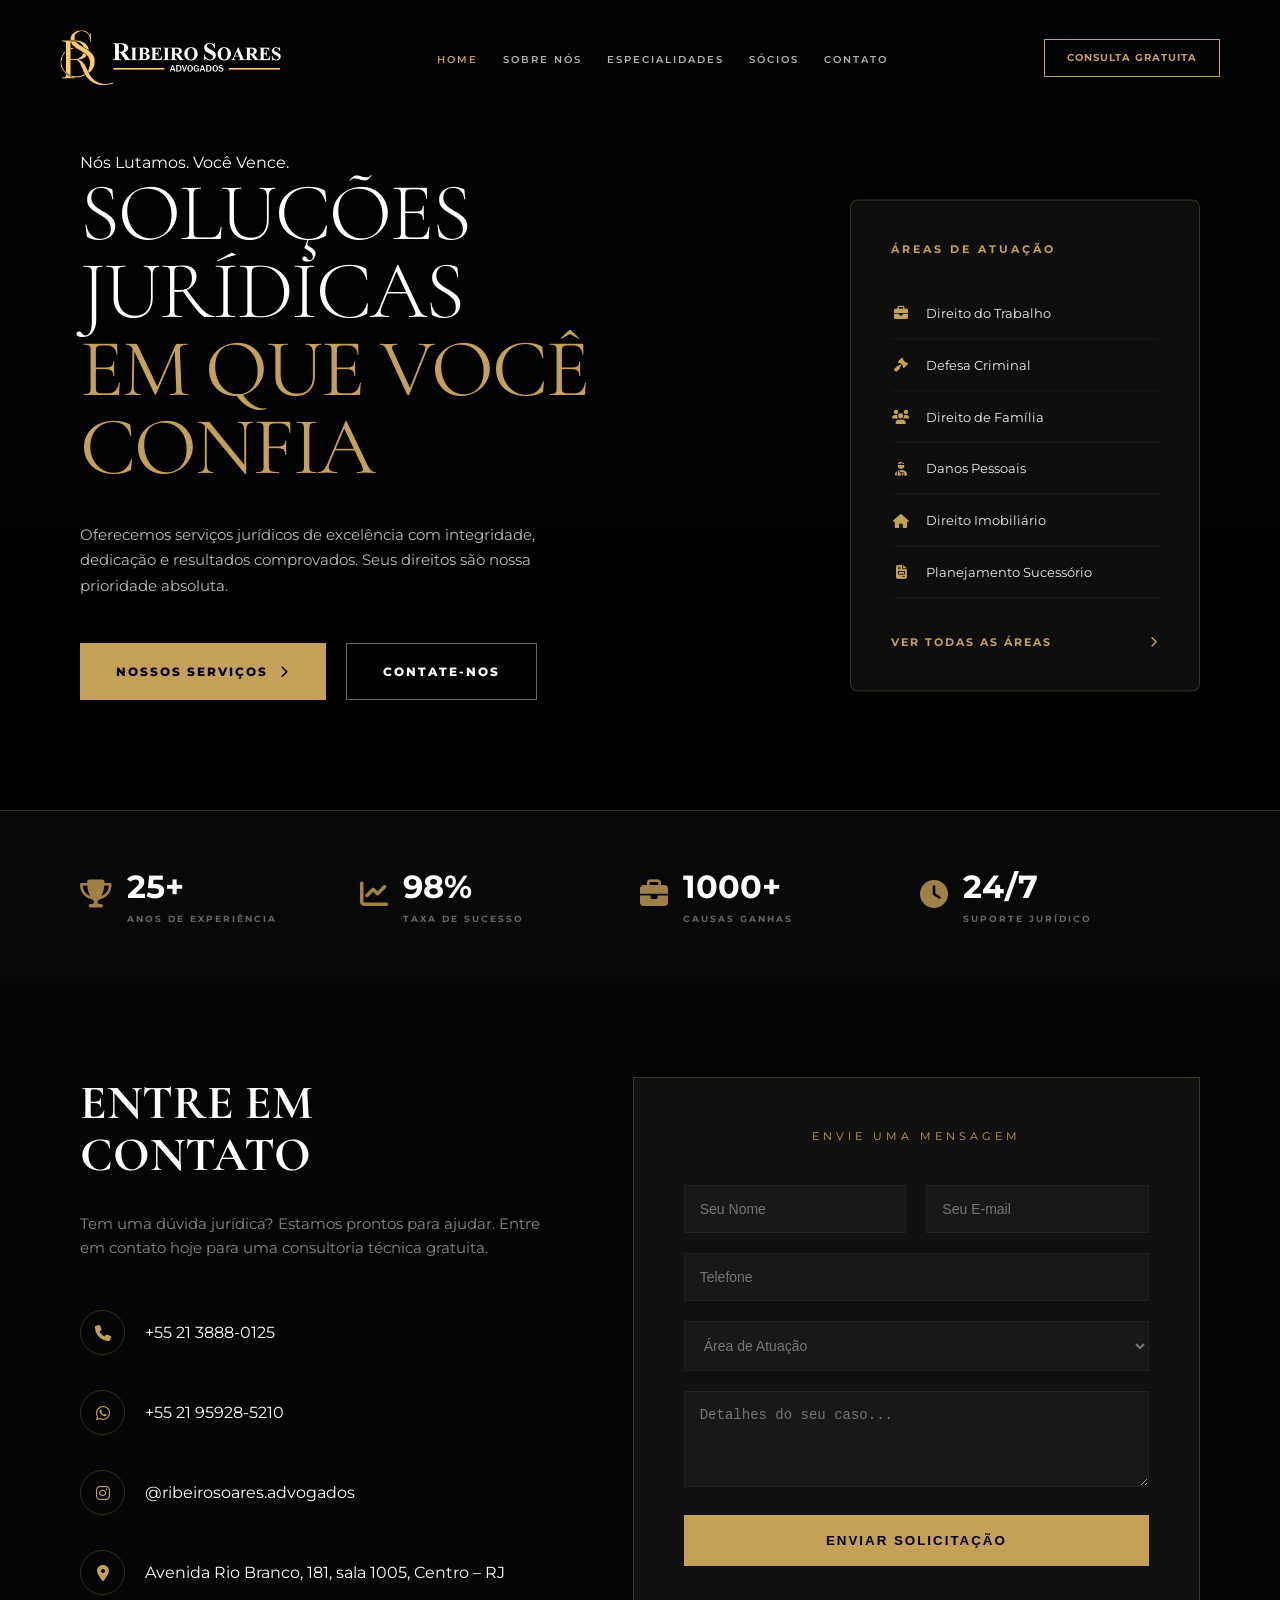
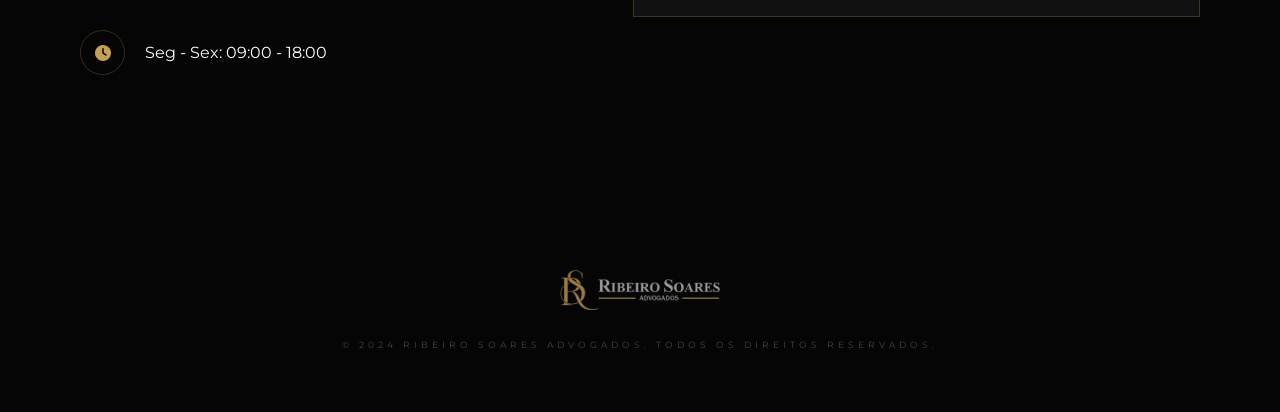
==== index.html @ 149bbfc6 "commit" ====
<!DOCTYPE html>
<html lang="pt-BR">
<head>
    <meta charset="UTF-8">
    <meta name="viewport" content="width=device-width, initial-scale=1.0">
    <title>Ribeiro Soares Advogados | Excelência Jurídica</title>
    <link rel="stylesheet" href="assets/css/style.css">
    <link rel="stylesheet" href="https://cdnjs.cloudflare.com/ajax/libs/font-awesome/6.4.0/css/all.min.css">
</head>
<body>

    <!-- BLOCO 1: HEADER + HERO + METRICS -->
    <div class="section-block">
        <header>
            <div class="logo-wrap">
                <img src="assets/img/logo.png.png" alt="Ribeiro Soares Advogados" class="main-logo">
            </div>

            <nav>
                <ul>
                    <li><a href="#" class="active">Home</a></li>
                    <li><a href="#">Sobre Nós</a></li>
                    <li><a href="#">Especialidades</a></li>
                    <li><a href="#">Sócios</a></li>
                    <li><a href="#">Contato</a></li>
                </ul>
            </nav>

            <a href="#" class="btn-consultation">Consulta Gratuita</a>
        </header>

        <section class="hero">
            <div class="hero-content">
                <p class="hero-tagline">Nós Lutamos. Você Vence.</p>
                <h2 class="hero-title serif">
                    SOLUÇÕES<br>
                    JURÍDICAS<br>
                    <span>EM QUE VOCÊ<br>CONFIA</span>
                </h2>
                <p class="hero-desc">Oferecemos serviços jurídicos de excelência com integridade, dedicação e resultados comprovados. Seus direitos são nossa prioridade absoluta.</p>

                <div class="hero-btns">
                    <a href="#" class="btn-gold-action">
                        Nossos Serviços
                        <i class="fas fa-chevron-right text-[10px]"></i>
                    </a>
                    <a href="#" class="btn-outline-action">Contate-nos</a>
                </div>
            </div>

            <div class="practice-sidebar">
                <h3 class="sidebar-h3">Áreas de Atuação</h3>
                <ul class="practice-list">
                    <li><i class="fas fa-briefcase"></i> Direito do Trabalho</li>
                    <li><i class="fas fa-gavel"></i> Defesa Criminal</li>
                    <li><i class="fas fa-users"></i> Direito de Família</li>
                    <li><i class="fas fa-user-injured"></i> Danos Pessoais</li>
                    <li><i class="fas fa-home"></i> Direito Imobiliário</li>
                    <li><i class="fas fa-file-invoice"></i> Planejamento Sucessório</li>
                </ul>
                <a href="#" class="view-all-link">
                    Ver Todas as Áreas
                    <i class="fas fa-chevron-right text-[8px]"></i>
                </a>
            </div>
        </section>

        <section class="metrics-grid">
            <div class="metric-box">
                <i class="fas fa-trophy"></i>
                <div class="metric-text">
                    <h3>25+</h3>
                    <p>Anos de Experiência</p>
                </div>
            </div>
            <div class="metric-box">
                <i class="fas fa-chart-line"></i>
                <div class="metric-text">
                    <h3>98%</h3>
                    <p>Taxa de Sucesso</p>
                </div>
            </div>
            <div class="metric-box">
                <i class="fas fa-briefcase"></i>
                <div class="metric-text">
                    <h3>1000+</h3>
                    <p>Causas Ganhas</p>
                </div>
            </div>
            <div class="metric-box">
                <i class="fas fa-clock"></i>
                <div class="metric-text">
                    <h3>24/7</h3>
                    <p>Suporte Jurídico</p>
                </div>
            </div>
        </section>
    </div>


    <!-- BLOCO 3: CONTATO -->
    <div class="section-block">
        <section class="contact-container">
            <div class="contact-left">
                <h2 class="serif">Entre em <br> Contato</h2>
                <p class="p-text">Tem uma dúvida jurídica? Estamos prontos para ajudar. Entre em contato hoje para uma consultoria técnica gratuita.</p>

                <ul class="contact-details">
                    <li><i class="fas fa-phone"></i> +55 21 3888-0125</li>
                    <li><i class="fab fa-whatsapp"></i> +55 21 95928-5210</li>
                    <li><i class="fab fa-instagram"></i> @ribeirosoares.advogados</li>
                    <li><i class="fas fa-location-dot"></i> Avenida Rio Branco, 181, sala 1005, Centro – RJ</li>
                    <li><i class="fas fa-clock"></i> Seg - Sex: 09:00 - 18:00</li>
                </ul>
            </div>

            <div class="contact-right">
                <div class="form-card-premium">
                    <span class="form-title-center">Envie uma Mensagem</span>
                    <form>
                        <div class="input-flex">
                            <input type="text" class="premium-input" placeholder="Seu Nome">
                            <input type="email" class="premium-input" placeholder="Seu E-mail">
                        </div>
                        <input type="tel" class="premium-input" placeholder="Telefone">
                        <select class="premium-input" style="color:#777">
                            <option>Área de Atuação</option>
                            <option>Direito do Trabalho</option>
                            <option>Direito Criminal</option>
                        </select>
                        <textarea class="premium-input" rows="4" placeholder="Detalhes do seu caso..."></textarea>
                        <button type="submit" class="btn-submit-premium">Enviar Solicitação</button>
                    </form>
                </div>
            </div>
        </section>

        <footer>
            <img src="assets/img/logo.png.png" alt="Ribeiro Soares Advogados" class="footer-logo-img">
            <p class="copy">© 2024 RIBEIRO SOARES ADVOGADOS. TODOS OS DIREITOS RESERVADOS.</p>
        </footer>
    </div>


</body>
</html>
---- assets/css/style.css ----
/*
   RIBEIRO SOARES ADVOGADOS - Estilo Premium
   Inspirado no modelo Lex & Co
*/

@import url('https://fonts.googleapis.com/css2?family=Cinzel:wght@400;700&family=Cormorant+Garamond:ital,wght@0,300;0,400;0,500;0,600;0,700;1,400&family=Montserrat:wght@100;200;300;400;500;600;700&display=swap');

:root {
    --gold: #c5a059;
    --gold-bright: #e6c17a;
    --gold-glow: rgba(197, 160, 89, 0.4);
    --bg-dark: #050505;
    --card-bg: rgba(15, 15, 15, 0.95);
    --border-color: rgba(197, 160, 89, 0.25);
    --text-muted: #888;
}

* {
    margin: 0;
    padding: 0;
    box-sizing: border-box;
}

body {
    background-color: #000;
    color: #fff;
    font-family: 'Montserrat', sans-serif;
    padding: 0;
    line-height: 1.6;
}

.serif { font-family: 'Cormorant Garamond', serif; }
.logo-font { font-family: 'Cinzel', serif; }

/* Bloco Unificado (Frame) - Expandido para preencher a tela */
.section-block {
    width: 100%;
    max-width: 100%;
    margin: 0;
    border: none;
    background-color: var(--bg-dark);
    position: relative;
    overflow: hidden;
}

/* HEADER */
header {
    display: flex;
    justify-content: space-between;
    align-items: center;
    padding: 30px 60px;
    position: absolute;
    width: 100%;
    z-index: 100;
}

.logo-wrap {
    display: flex;
    align-items: center;
}

.main-logo {
    height: 55px;
    width: auto;
    display: block;
}

nav ul { display: flex; gap: 25px; list-style: none; }
nav ul li a {
    text-decoration: none;
    color: #fff;
    font-size: 10px;
    font-weight: 600;
    letter-spacing: 2px;
    text-transform: uppercase;
    transition: 0.3s;
    opacity: 0.7;
}

nav ul li a:hover, nav ul li a.active { color: var(--gold); opacity: 1; }

.btn-consultation {
    border: 1px solid var(--gold);
    color: var(--gold);
    padding: 10px 22px;
    font-size: 10px;
    font-weight: 700;
    letter-spacing: 1px;
    text-transform: uppercase;
    text-decoration: none;
    transition: 0.3s;
}

.btn-consultation:hover { background: var(--gold); color: #000; }

/* SEÇÃO 1: HERO */
.hero {
    min-height: 90vh;
    background: linear-gradient(rgba(0,0,0,0.6), rgba(0,0,0,0.9)),
                url('https://images.unsplash.com/photo-1589829545856-d10d557cf95f?q=80&w=2070&auto=format&fit=crop');
    background-size: cover;
    background-position: center;
    display: flex;
    align-items: center;
    padding: 100px 80px 60px 80px;
    position: relative;
}

.hero-content { max-width: 600px; }
.hero-tag {
    color: var(--gold);
    font-size: 11px;
    font-weight: 700;
    letter-spacing: 4px;
    text-transform: uppercase;
    margin-bottom: 25px;
}

.hero-title {
    font-size: 82px;
    font-weight: 300;
    line-height: 0.95;
    text-transform: uppercase;
    margin-bottom: 35px;
    letter-spacing: -2px;
}

.hero-title span {
    color: var(--gold);
    display: block;
    font-weight: 400;
}

.hero-desc {
    font-size: 15px;
    color: #bbb;
    line-height: 1.7;
    max-width: 480px;
    margin-bottom: 45px;
}

.hero-btns { display: flex; gap: 20px; }
.btn-gold-action {
    background-color: var(--gold);
    color: #000;
    padding: 18px 36px;
    font-size: 12px;
    font-weight: 800;
    letter-spacing: 2px;
    text-transform: uppercase;
    text-decoration: none;
    display: flex;
    align-items: center;
    gap: 12px;
}

.btn-outline-action {
    border: 1px solid rgba(255,255,255,0.4);
    color: #fff;
    padding: 18px 36px;
    font-size: 12px;
    font-weight: 800;
    letter-spacing: 2px;
    text-transform: uppercase;
    text-decoration: none;
}

/* Practice Areas Sidebar */
.practice-sidebar {
    position: absolute;
    right: 80px;
    top: 55%;
    transform: translateY(-50%);
    width: 350px;
    background: var(--card-bg);
    border: 1px solid var(--border-color);
    border-radius: 8px;
    padding: 40px;
}

.sidebar-h3 {
    font-size: 11px;
    color: var(--gold);
    letter-spacing: 3px;
    text-transform: uppercase;
    margin-bottom: 30px;
    font-weight: 700;
}

.practice-list { list-style: none; }
.practice-list li {
    padding: 15px 0;
    border-bottom: 1px solid rgba(255,255,255,0.05);
    display: flex;
    align-items: center;
    gap: 15px;
    font-size: 13px;
    color: #eee;
    cursor: pointer;
    transition: 0.3s;
}
.practice-list li:hover { color: var(--gold); padding-left: 8px; }
.practice-list li i { color: var(--gold); font-size: 14px; width: 20px; text-align: center; }

.view-all-link, .view-all-link:visited {
    display: flex;
    justify-content: space-between;
    align-items: center;
    margin-top: 35px;
    color: var(--gold);
    font-size: 11px;
    font-weight: 700;
    letter-spacing: 2px;
    text-transform: uppercase;
    text-decoration: none;
    transition: 0.3s;
}

.view-all-link:hover {
    color: #fff;
}

/* METRICS BAR */
.metrics-grid {
    display: grid;
    grid-template-columns: repeat(4, 1fr);
    padding: 50px 80px;
    background-color: #080808;
    border-top: 1px solid var(--border-color);
}

.metric-box { display: flex; align-items: center; gap: 15px; }
.metric-box i { font-size: 28px; color: var(--gold); opacity: 0.8; }
.metric-box h3 { font-size: 32px; font-weight: 700; margin: 0; }
.metric-box p { font-size: 9px; color: #666; letter-spacing: 2px; text-transform: uppercase; font-weight: 700; }

/* SEÇÃO 2: PERFIL */
.profile-content {
    padding: 100px 80px;
    display: grid;
    grid-template-columns: 1.2fr 1fr;
    gap: 80px;
    align-items: center;
}

.profile-title-glow {
    font-size: 64px;
    font-weight: 500;
    text-transform: uppercase;
    line-height: 1;
    margin-bottom: 40px;
    text-shadow: 0 0 20px var(--gold-glow);
}

.profile-features {
    display: grid;
    grid-template-cols: repeat(3, 1fr);
    gap: 30px;
    margin-top: 50px;
}

.feat-item { text-align: center; }
.feat-item i { color: var(--gold); font-size: 32px; margin-bottom: 20px; display: block; }
.feat-item h4 { font-size: 12px; letter-spacing: 2px; text-transform: uppercase; margin-bottom: 10px; }
.feat-item p { font-size: 11px; color: #777; line-height: 1.5; }

.lawyer-frame {
    position: relative;
    border: 1px solid var(--border-color);
    padding: 15px;
}

.lawyer-frame img { width: 100%; filter: grayscale(1); }
.lawyer-tag-box {
    position: absolute;
    bottom: -25px;
    left: 50%;
    transform: translateX(-50%);
    background: #000;
    border: 1px solid var(--gold);
    padding: 20px 40px;
    text-align: center;
    min-width: 280px;
}

.lawyer-tag-box h5 { font-family: 'Cinzel', serif; font-size: 18px; letter-spacing: 2px; }
.lawyer-tag-box p { font-size: 9px; color: var(--gold); letter-spacing: 3px; text-transform: uppercase; margin-top: 5px; }

/* SEÇÃO 3: CONTATO */
.contact-container {
    display: grid;
    grid-template-columns: 1fr 1.2fr;
    gap: 80px;
    padding: 100px 80px;
    align-items: start; /* Alinha o topo dos itens do grid */
}

.contact-left {
    padding-top: 0;
}

.contact-left h2 {
    font-size: 48px;
    text-transform: uppercase;
    margin-bottom: 30px;
    line-height: 1.1;
}
.contact-left .p-text { color: #888; margin-bottom: 50px; font-size: 15px; }

.contact-details { list-style: none; }
.contact-details li {
    display: flex;
    align-items: center;
    gap: 20px;
    margin-bottom: 35px;
    font-size: 16px;
}

.contact-details li i {
    width: 45px;
    height: 45px;
    border: 1px solid var(--border-color);
    border-radius: 50%;
    display: flex;
    align-items: center;
    justify-content: center;
    color: var(--gold);
}

.form-card-premium {
    background: #111;
    border: 1px solid var(--border-color);
    padding: 50px;
}

.form-title-center {
    text-align: center;
    color: var(--gold);
    font-size: 11px;
    letter-spacing: 4px;
    text-transform: uppercase;
    margin-bottom: 40px;
    display: block;
}

.input-flex { display: grid; grid-template-columns: 1fr 1fr; gap: 20px; }
.premium-input {
    width: 100%;
    background: #181818;
    border: 1px solid #222;
    padding: 15px;
    color: #fff;
    margin-bottom: 20px;
    font-size: 14px;
    outline: none;
}

.premium-input:focus { border-color: var(--gold); }

.btn-submit-premium {
    width: 100%;
    background: var(--gold);
    color: #000;
    padding: 18px;
    font-weight: 800;
    text-transform: uppercase;
    letter-spacing: 2px;
    border: none;
    cursor: pointer;
}

/* RODAPÉ */
footer {
    padding: 60px;
    text-align: center;
}

.footer-logo-img {
    height: 40px;
    width: auto;
    opacity: 0.6;
    margin-bottom: 20px;
    transition: 0.3s;
}

.footer-logo-img:hover {
    opacity: 1;
}
.copy { font-size: 9px; color: #444; letter-spacing: 4px; text-transform: uppercase; }

/* MOBILE */
@media (max-width: 1024px) {
    .hero, .profile-content, .contact-container { grid-template-columns: 1fr; padding: 60px 40px; }
    .practice-sidebar { position: relative; right: 0; top: 0; transform: none; width: 100%; margin-top: 40px; }
    .hero-title { font-size: 48px; }
    .metrics-grid { grid-template-columns: 1fr 1fr; gap: 30px; }
}
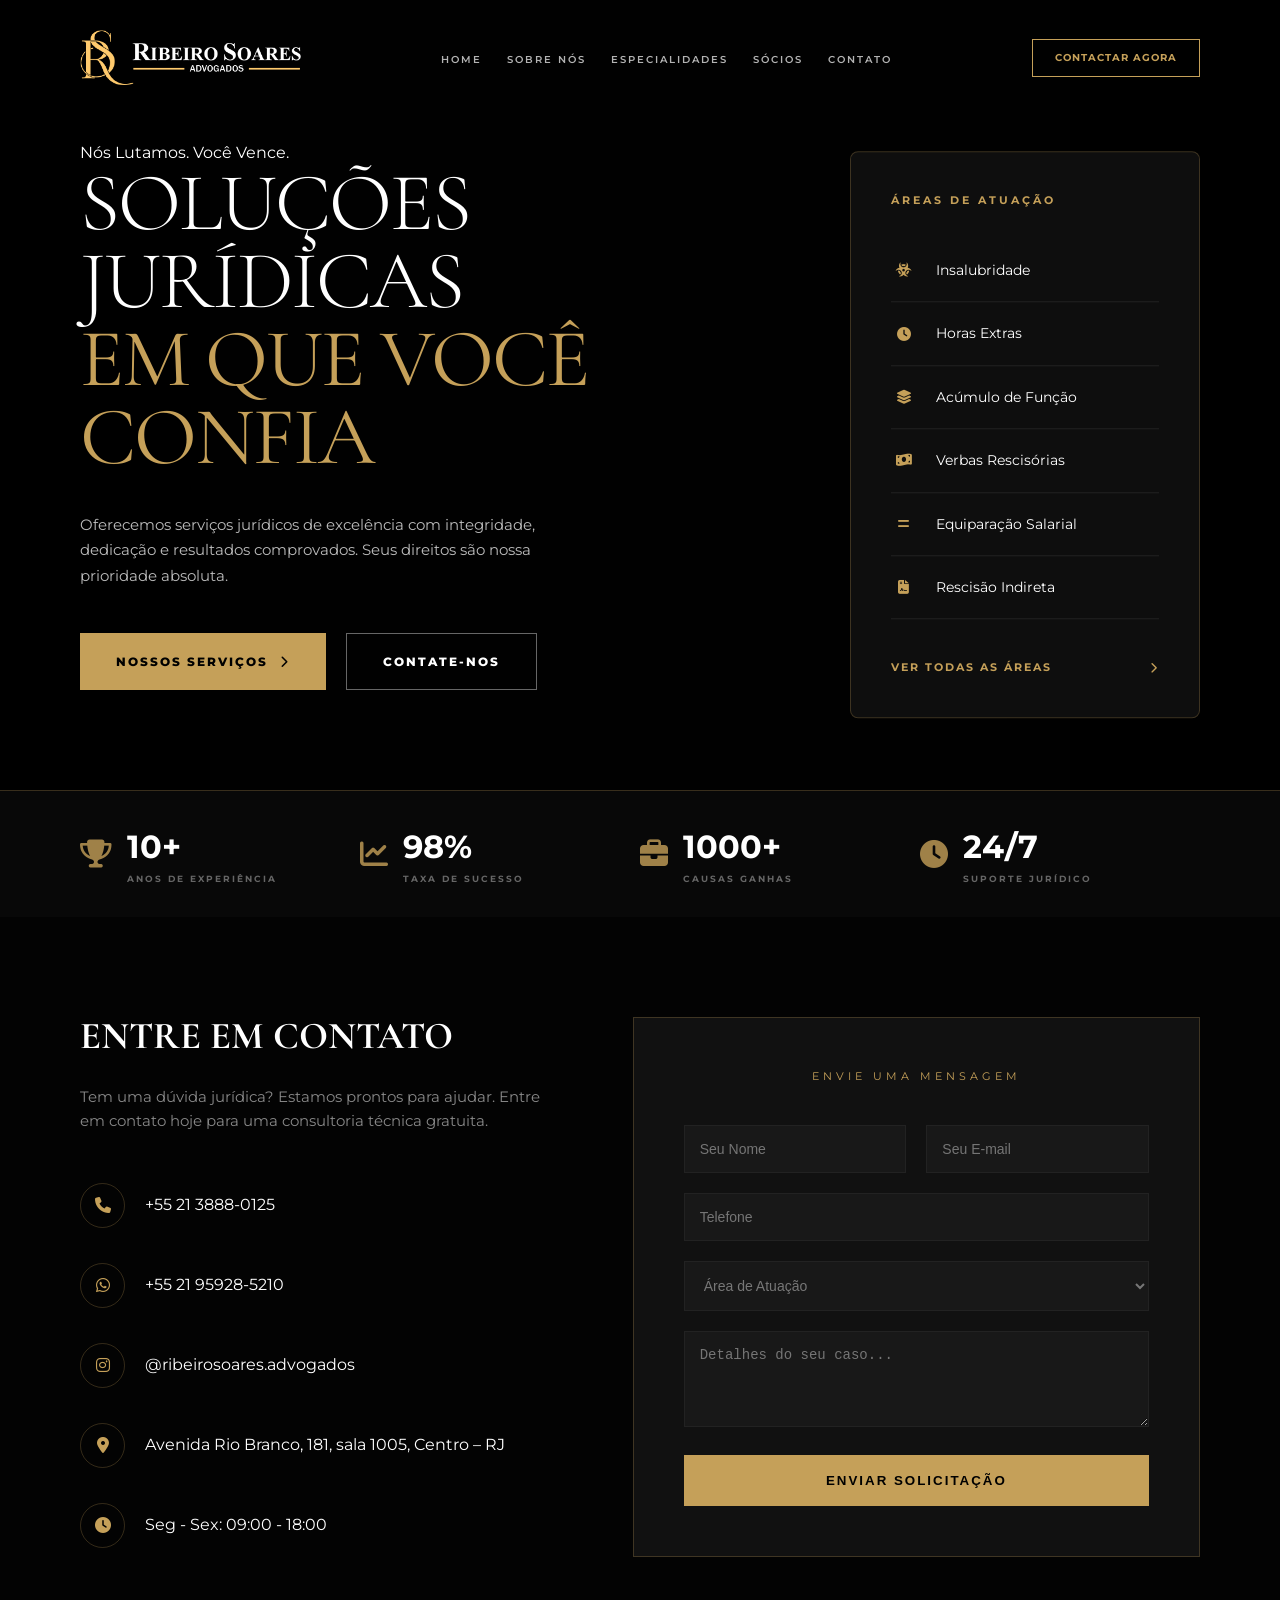
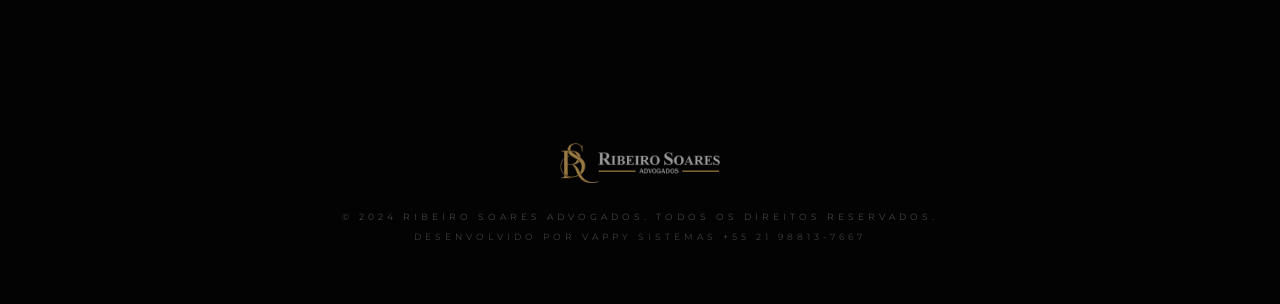
==== commit d6fa2a81: "commit" ====
--- a/index.html
+++ b/index.html
@@ -18,15 +18,15 @@
 
             <nav>
                 <ul>
-                    <li><a href="#" class="active">Home</a></li>
-                    <li><a href="#">Sobre Nós</a></li>
+                    <li><a href="index.html">Home</a></li>
+                    <li><a href="sobre.html">Sobre Nós</a></li>
                     <li><a href="#">Especialidades</a></li>
                     <li><a href="#">Sócios</a></li>
                     <li><a href="#">Contato</a></li>
                 </ul>
             </nav>
 
-            <a href="#" class="btn-consultation">Consulta Gratuita</a>
+            <a href="#contato" class="btn-consultation">CONTACTAR AGORA</a>
         </header>
 
         <section class="hero">
@@ -44,19 +44,19 @@
                         Nossos Serviços
                         <i class="fas fa-chevron-right text-[10px]"></i>
                     </a>
-                    <a href="#" class="btn-outline-action">Contate-nos</a>
+                    <a href="#contato" class="btn-outline-action">Contate-nos</a>
                 </div>
             </div>
 
-            <div class="practice-sidebar">
+            <div class="practice-sidebar" id="especialidades">
                 <h3 class="sidebar-h3">Áreas de Atuação</h3>
                 <ul class="practice-list">
-                    <li><i class="fas fa-briefcase"></i> Direito do Trabalho</li>
-                    <li><i class="fas fa-gavel"></i> Defesa Criminal</li>
-                    <li><i class="fas fa-users"></i> Direito de Família</li>
-                    <li><i class="fas fa-user-injured"></i> Danos Pessoais</li>
-                    <li><i class="fas fa-home"></i> Direito Imobiliário</li>
-                    <li><i class="fas fa-file-invoice"></i> Planejamento Sucessório</li>
+                    <li><i class="fas fa-biohazard"></i> Insalubridade</li>
+                    <li><i class="fas fa-clock"></i> Horas Extras</li>
+                    <li><i class="fas fa-layer-group"></i> Acúmulo de Função</li>
+                    <li><i class="fas fa-money-bill-wave"></i> Verbas Rescisórias</li>
+                    <li><i class="fas fa-equals"></i> Equiparação Salarial</li>
+                    <li><i class="fas fa-file-contract"></i> Rescisão Indireta</li>
                 </ul>
                 <a href="#" class="view-all-link">
                     Ver Todas as Áreas
@@ -69,7 +69,7 @@
             <div class="metric-box">
                 <i class="fas fa-trophy"></i>
                 <div class="metric-text">
-                    <h3>25+</h3>
+                    <h3>10+</h3>
                     <p>Anos de Experiência</p>
                 </div>
             </div>
@@ -99,10 +99,10 @@
 
 
     <!-- BLOCO 3: CONTATO -->
-    <div class="section-block">
+    <div class="section-block" id="contato">
         <section class="contact-container">
             <div class="contact-left">
-                <h2 class="serif">Entre em <br> Contato</h2>
+                <h2 class="serif">ENTRE EM CONTATO</h2>
                 <p class="p-text">Tem uma dúvida jurídica? Estamos prontos para ajudar. Entre em contato hoje para uma consultoria técnica gratuita.</p>
 
                 <ul class="contact-details">
@@ -138,6 +138,7 @@
         <footer>
             <img src="assets/img/logo.png.png" alt="Ribeiro Soares Advogados" class="footer-logo-img">
             <p class="copy">© 2024 RIBEIRO SOARES ADVOGADOS. TODOS OS DIREITOS RESERVADOS.</p>
+            <p class="copy" style="margin-top: 5px; opacity: 0.9;">Desenvolvido por Vappy Sistemas +55 21 98813-7667</p>
         </footer>
     </div>
 
--- a/assets/css/style.css
+++ b/assets/css/style.css
@@ -21,8 +21,16 @@
     box-sizing: border-box;
 }
 
+html {
+    scroll-behavior: smooth;
+}
+
 body {
     background-color: #000;
+    background-image: linear-gradient(rgba(0,0,0,0.8), rgba(0,0,0,0.8)), url('https://images.unsplash.com/photo-1550684848-fac1c5b4e853?q=80&w=2070&auto=format&fit=crop');
+    background-size: cover;
+    background-position: center;
+    background-attachment: fixed; /* Efeito de fundo fixo */
     color: #fff;
     font-family: 'Montserrat', sans-serif;
     padding: 0;
@@ -32,13 +40,14 @@
 .serif { font-family: 'Cormorant Garamond', serif; }
 .logo-font { font-family: 'Cinzel', serif; }
 
-/* Bloco Unificado (Frame) - Expandido para preencher a tela */
+/* Bloco Unificado (Frame) - Transparência ajustada para ver o fundo */
 .section-block {
     width: 100%;
     max-width: 100%;
     margin: 0;
     border: none;
-    background-color: var(--bg-dark);
+    background-color: rgba(5, 5, 5, 0.6); /* Semi-transparente */
+    backdrop-filter: blur(5px); /* Efeito de vidro fosco para luxo */
     position: relative;
     overflow: hidden;
 }
@@ -48,7 +57,7 @@
     display: flex;
     justify-content: space-between;
     align-items: center;
-    padding: 30px 60px;
+    padding: 30px 80px; /* Alinhado com o padding do Hero e Metrics */
     position: absolute;
     width: 100%;
     z-index: 100;
@@ -77,7 +86,11 @@
     opacity: 0.7;
 }
 
-nav ul li a:hover, nav ul li a.active { color: var(--gold); opacity: 1; }
+/* Estilo para links ativos no menu */
+nav ul li a.active {
+    color: var(--gold) !important;
+    opacity: 1;
+}
 
 .btn-consultation {
     border: 1px solid var(--gold);
@@ -95,14 +108,14 @@
 
 /* SEÇÃO 1: HERO */
 .hero {
-    min-height: 90vh;
-    background: linear-gradient(rgba(0,0,0,0.6), rgba(0,0,0,0.9)),
+    min-height: calc(100vh - 110px); /* Ajustado para empurrar as métricas exatamente para o rodapé da tela */
+    background: linear-gradient(90deg, rgba(0,0,0,0.8) 0%, rgba(0,0,0,0.4) 50%, rgba(0,0,0,0.8) 100%),
                 url('https://images.unsplash.com/photo-1589829545856-d10d557cf95f?q=80&w=2070&auto=format&fit=crop');
     background-size: cover;
     background-position: center;
     display: flex;
     align-items: center;
-    padding: 100px 80px 60px 80px;
+    padding: 80px 80px 40px 80px;
     position: relative;
 }
 
@@ -189,25 +202,36 @@
 
 .practice-list { list-style: none; }
 .practice-list li {
-    padding: 15px 0;
-    border-bottom: 1px solid rgba(255,255,255,0.05);
-    display: flex;
-    align-items: center;
-    gap: 15px;
-    font-size: 13px;
-    color: #eee;
+    padding: 20px 0; /* Aumentado para melhor respiro */
+    border-bottom: 1px solid rgba(255,255,255,0.08);
+    display: flex;
+    align-items: center;
+    gap: 20px; /* Aumentado para alinhar com o modelo */
+    font-size: 14px;
+    color: #fff;
     cursor: pointer;
     transition: 0.3s;
 }
-.practice-list li:hover { color: var(--gold); padding-left: 8px; }
-.practice-list li i { color: var(--gold); font-size: 14px; width: 20px; text-align: center; }
+
+.practice-list li:hover {
+    color: var(--gold);
+    padding-left: 5px;
+    background: rgba(255, 255, 255, 0.02);
+}
+.practice-list li i {
+    color: var(--gold);
+    font-size: 14px;
+    min-width: 25px; /* Largura fixa para alinhar o texto */
+    text-align: center;
+    display: inline-block;
+}
 
 .view-all-link, .view-all-link:visited {
     display: flex;
     justify-content: space-between;
     align-items: center;
-    margin-top: 35px;
-    color: var(--gold);
+    margin-top: 40px; /* Mais espaço para o link final */
+    color: var(--gold) !important;
     font-size: 11px;
     font-weight: 700;
     letter-spacing: 2px;
@@ -224,7 +248,7 @@
 .metrics-grid {
     display: grid;
     grid-template-columns: repeat(4, 1fr);
-    padding: 50px 80px;
+    padding: 30px 80px; /* Reduzido de 50px para 30px */
     background-color: #080808;
     border-top: 1px solid var(--border-color);
 }
@@ -300,10 +324,11 @@
 }
 
 .contact-left h2 {
-    font-size: 48px;
+    font-size: 38px;
     text-transform: uppercase;
     margin-bottom: 30px;
-    line-height: 1.1;
+    line-height: 1;
+    white-space: nowrap;
 }
 .contact-left .p-text { color: #888; margin-bottom: 50px; font-size: 15px; }
 
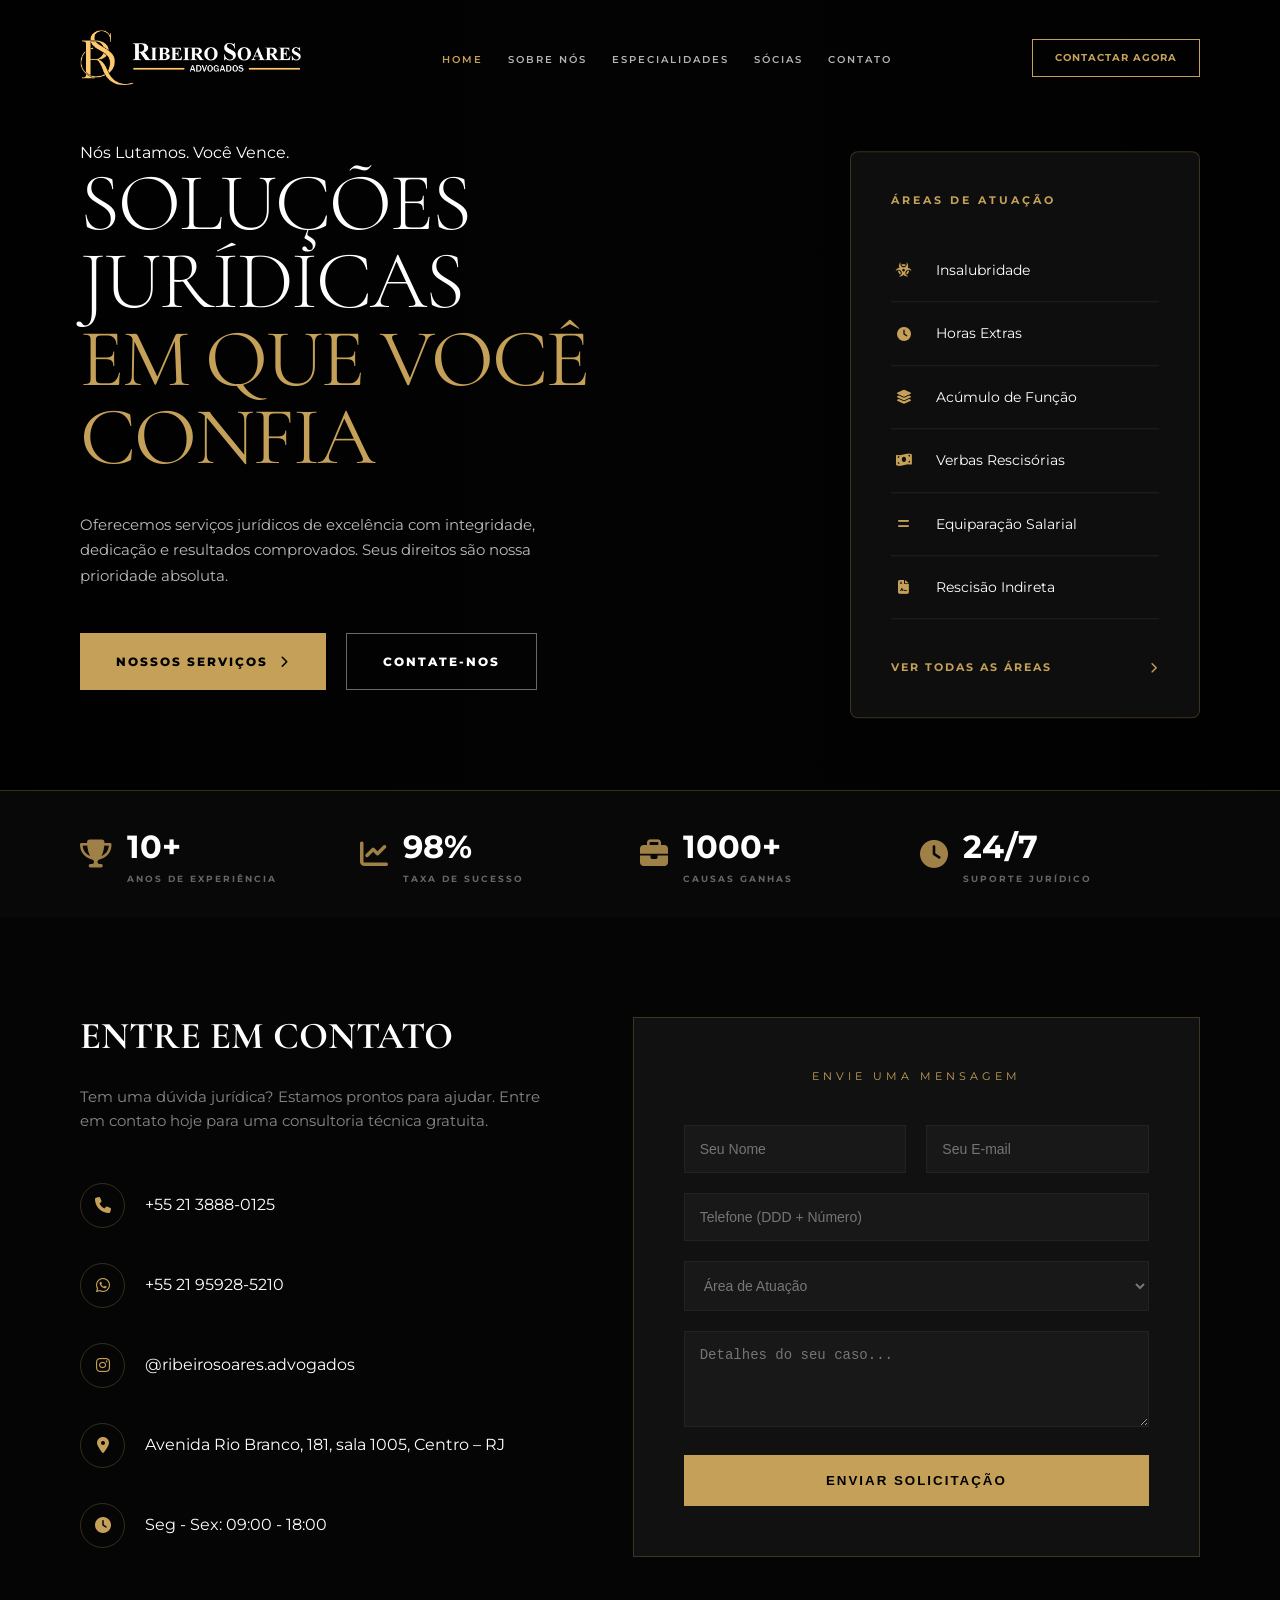
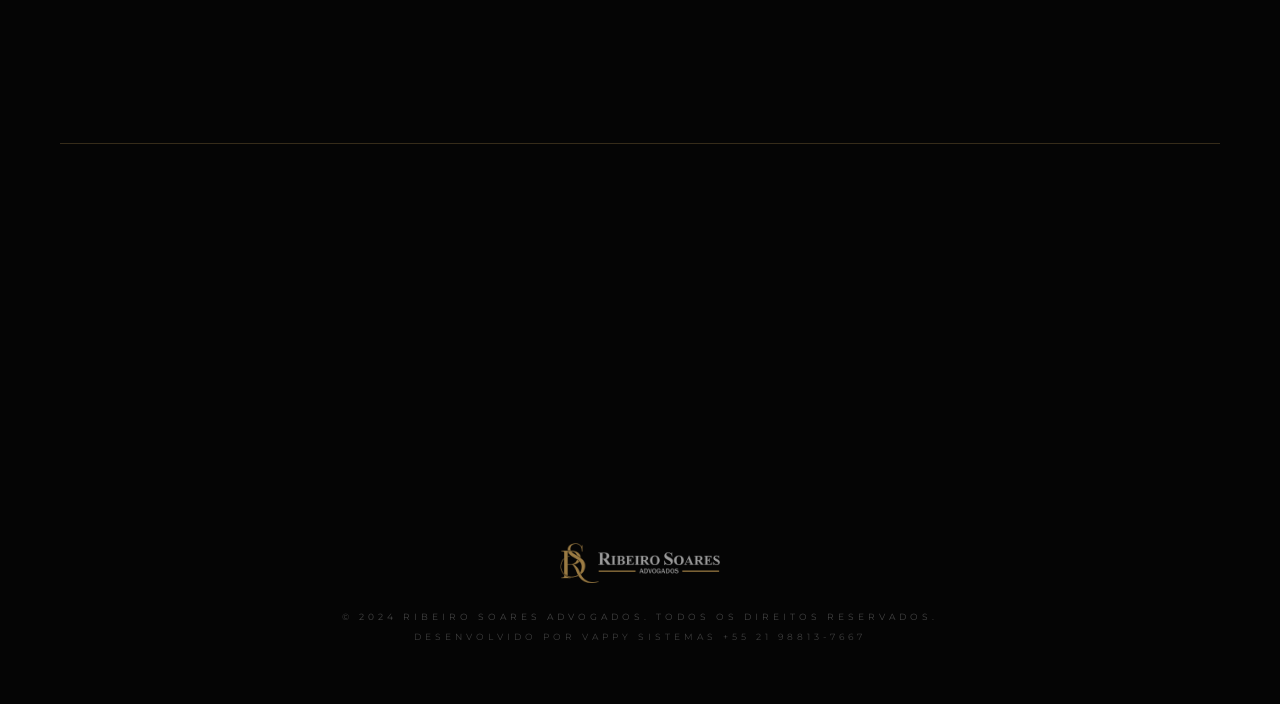
==== commit 6068e8cb: "commit" ====
--- a/index.html
+++ b/index.html
@@ -6,6 +6,9 @@
     <title>Ribeiro Soares Advogados | Excelência Jurídica</title>
     <link rel="stylesheet" href="assets/css/style.css">
     <link rel="stylesheet" href="https://cdnjs.cloudflare.com/ajax/libs/font-awesome/6.4.0/css/all.min.css">
+    <link rel="manifest" href="manifest.json">
+    <meta name="theme-color" content="#c5a059">
+    <link rel="apple-touch-icon" href="assets/img/logo.png.png">
 </head>
 <body>
 
@@ -18,11 +21,11 @@
 
             <nav>
                 <ul>
-                    <li><a href="index.html">Home</a></li>
+                    <li><a href="index.html" class="active">Home</a></li>
                     <li><a href="sobre.html">Sobre Nós</a></li>
-                    <li><a href="#">Especialidades</a></li>
-                    <li><a href="#">Sócios</a></li>
-                    <li><a href="#">Contato</a></li>
+                    <li><a href="especialidades.html">Especialidades</a></li>
+                    <li><a href="socios.html">Sócias</a></li>
+                    <li><a href="#contato">Contato</a></li>
                 </ul>
             </nav>
 
@@ -51,14 +54,14 @@
             <div class="practice-sidebar" id="especialidades">
                 <h3 class="sidebar-h3">Áreas de Atuação</h3>
                 <ul class="practice-list">
-                    <li><i class="fas fa-biohazard"></i> Insalubridade</li>
-                    <li><i class="fas fa-clock"></i> Horas Extras</li>
-                    <li><i class="fas fa-layer-group"></i> Acúmulo de Função</li>
-                    <li><i class="fas fa-money-bill-wave"></i> Verbas Rescisórias</li>
-                    <li><i class="fas fa-equals"></i> Equiparação Salarial</li>
-                    <li><i class="fas fa-file-contract"></i> Rescisão Indireta</li>
+                    <li onclick="window.location.href='especialidades.html#insalubridade'"><i class="fas fa-biohazard"></i> Insalubridade</li>
+                    <li onclick="window.location.href='especialidades.html#horas-extras'"><i class="fas fa-clock"></i> Horas Extras</li>
+                    <li onclick="window.location.href='especialidades.html#acumulo-funcao'"><i class="fas fa-layer-group"></i> Acúmulo de Função</li>
+                    <li onclick="window.location.href='especialidades.html#verbas-rescisorias'"><i class="fas fa-money-bill-wave"></i> Verbas Rescisórias</li>
+                    <li onclick="window.location.href='especialidades.html#equiparacao-salarial'"><i class="fas fa-equals"></i> Equiparação Salarial</li>
+                    <li onclick="window.location.href='especialidades.html#rescisao-indireta'"><i class="fas fa-file-contract"></i> Rescisão Indireta</li>
                 </ul>
-                <a href="#" class="view-all-link">
+                <a href="especialidades.html" class="view-all-link">
                     Ver Todas as Áreas
                     <i class="fas fa-chevron-right text-[8px]"></i>
                 </a>
@@ -117,25 +120,41 @@
             <div class="contact-right">
                 <div class="form-card-premium">
                     <span class="form-title-center">Envie uma Mensagem</span>
-                    <form>
+                    <form id="contactForm">
                         <div class="input-flex">
-                            <input type="text" class="premium-input" placeholder="Seu Nome">
-                            <input type="email" class="premium-input" placeholder="Seu E-mail">
+                            <input type="text" class="premium-input" placeholder="Seu Nome" required>
+                            <input type="email" class="premium-input" placeholder="Seu E-mail" required>
                         </div>
-                        <input type="tel" class="premium-input" placeholder="Telefone">
-                        <select class="premium-input" style="color:#777">
-                            <option>Área de Atuação</option>
-                            <option>Direito do Trabalho</option>
-                            <option>Direito Criminal</option>
+                        <input type="tel" id="tel" class="premium-input" placeholder="Telefone (DDD + Número)" required maxlength="15">
+                        <select class="premium-input" style="color:#777" required>
+                            <option value="">Área de Atuação</option>
+                            <option value="insalubridade">Insalubridade</option>
+                            <option value="periculosidade">Periculosidade</option>
+                            <option value="horas-extras">Horas Extras</option>
+                            <option value="desvio-funcao">Desvio de Função</option>
+                            <option value="acumulo-funcao">Acúmulo de Função</option>
+                            <option value="verbas-rescisorias">Verbas Rescisórias</option>
+                            <option value="equiparacao-salarial">Equiparação Salarial</option>
+                            <option value="rescisao-indireta">Rescisão Indireta</option>
+                            <option value="adicional-noturno">Adicional Noturno</option>
                         </select>
                         <textarea class="premium-input" rows="4" placeholder="Detalhes do seu caso..."></textarea>
                         <button type="submit" class="btn-submit-premium">Enviar Solicitação</button>
                     </form>
+                    <script>
+                        document.getElementById('tel').addEventListener('input', function (e) {
+                            var x = e.target.value.replace(/\D/g, '').match(/(\d{0,2})(\d{0,5})(\d{0,4})/);
+                            e.target.value = !x[2] ? x[1] : '(' + x[1] + ') ' + x[2] + (x[3] ? '-' + x[3] : '');
+                        });
+                    </script>
                 </div>
             </div>
         </section>
 
         <footer>
+            <div class="google-map" style="width: 100%; height: 400px; border-top: 1px solid var(--border-color);">
+                <iframe src="https://www.google.com/maps/embed?pb=!1m18!1m12!1m3!1d3675.3340578602656!2d-43.1782299246894!3d-22.90379657925828!2m3!1f0!2f0!3f0!3m2!1i1024!2i768!4f13.1!3m3!1m2!1s0x997f5f9a65f903%3A0x6b4a3a60a778e38d!2sAv.%20Rio%20Branco%2C%20181%20-%20Centro%2C%20Rio%20de%20Janeiro%20-%20RJ%2C%2020040-006!5e0!3m2!1spt-BR!2sbr!4v1715875200000!5m2!1spt-BR!2sbr" width="100%" height="100%" style="border:0;" allowfullscreen="" loading="lazy"></iframe>
+            </div>
             <img src="assets/img/logo.png.png" alt="Ribeiro Soares Advogados" class="footer-logo-img">
             <p class="copy">© 2024 RIBEIRO SOARES ADVOGADOS. TODOS OS DIREITOS RESERVADOS.</p>
             <p class="copy" style="margin-top: 5px; opacity: 0.9;">Desenvolvido por Vappy Sistemas +55 21 98813-7667</p>
@@ -143,5 +162,15 @@
     </div>
 
 
+    <!-- WHATSAPP -->
+    <script>
+        if ('serviceWorker' in navigator) {
+            window.addEventListener('load', () => {
+                navigator.serviceWorker.register('sw.js')
+                    .then(reg => console.log('Service Worker registrado!', reg))
+                    .catch(err => console.log('Erro ao registrar Service Worker', err));
+            });
+        }
+    </script>
 </body>
 </html>
--- a/assets/css/style.css
+++ b/assets/css/style.css
@@ -27,10 +27,6 @@
 
 body {
     background-color: #000;
-    background-image: linear-gradient(rgba(0,0,0,0.8), rgba(0,0,0,0.8)), url('https://images.unsplash.com/photo-1550684848-fac1c5b4e853?q=80&w=2070&auto=format&fit=crop');
-    background-size: cover;
-    background-position: center;
-    background-attachment: fixed; /* Efeito de fundo fixo */
     color: #fff;
     font-family: 'Montserrat', sans-serif;
     padding: 0;
@@ -40,14 +36,13 @@
 .serif { font-family: 'Cormorant Garamond', serif; }
 .logo-font { font-family: 'Cinzel', serif; }
 
-/* Bloco Unificado (Frame) - Transparência ajustada para ver o fundo */
+/* Bloco Unificado (Frame) - Expandido para preencher a tela */
 .section-block {
     width: 100%;
     max-width: 100%;
     margin: 0;
     border: none;
-    background-color: rgba(5, 5, 5, 0.6); /* Semi-transparente */
-    backdrop-filter: blur(5px); /* Efeito de vidro fosco para luxo */
+    background-color: var(--bg-dark);
     position: relative;
     overflow: hidden;
 }
@@ -415,8 +410,141 @@
 
 /* MOBILE */
 @media (max-width: 1024px) {
-    .hero, .profile-content, .contact-container { grid-template-columns: 1fr; padding: 60px 40px; }
-    .practice-sidebar { position: relative; right: 0; top: 0; transform: none; width: 100%; margin-top: 40px; }
-    .hero-title { font-size: 48px; }
-    .metrics-grid { grid-template-columns: 1fr 1fr; gap: 30px; }
-}
+    header {
+        flex-direction: column;
+        padding: 20px;
+        position: relative;
+        background: var(--bg-dark);
+        gap: 20px;
+    }
+
+    nav ul {
+        flex-wrap: wrap;
+        justify-content: center;
+        gap: 15px;
+    }
+
+    .hero {
+        flex-direction: column;
+        padding: 40px 20px;
+        min-height: auto;
+        padding-top: 20px;
+    }
+
+    .hero-content {
+        max-width: 100%;
+        text-align: center;
+        margin-bottom: 40px;
+    }
+
+    .hero-title {
+        font-size: 42px;
+    }
+
+    .hero-desc {
+        max-width: 100%;
+        margin: 0 auto 30px auto;
+    }
+
+    .hero-btns {
+        justify-content: center;
+    }
+
+    .practice-sidebar {
+        position: relative;
+        right: 0;
+        top: 0;
+        transform: none;
+        width: 100%;
+        margin-top: 20px;
+        padding: 25px;
+    }
+
+    .metrics-grid {
+        grid-template-columns: 1fr 1fr;
+        gap: 30px;
+        padding: 40px 20px;
+    }
+
+    .profile-content {
+        grid-template-columns: 1fr;
+        padding: 60px 20px;
+        text-align: center;
+    }
+
+    .profile-features {
+        grid-template-columns: 1fr;
+    }
+
+    .lawyer-frame {
+        max-width: 400px;
+        margin: 0 auto;
+    }
+
+    .contact-container {
+        grid-template-columns: 1fr;
+        padding: 60px 20px;
+    }
+
+    .contact-left h2 {
+        font-size: 32px;
+        white-space: normal;
+        text-align: center;
+    }
+
+    .contact-left .p-text {
+        text-align: center;
+    }
+
+    .contact-details li {
+        justify-content: center;
+    }
+
+    .form-card-premium {
+        padding: 30px 20px;
+    }
+
+    .input-flex {
+        grid-template-columns: 1fr;
+    }
+
+    .partner-card {
+        grid-template-columns: 1fr;
+        text-align: center;
+        gap: 40px;
+    }
+
+    .partner-image-box {
+        width: 100%;
+        max-width: 300px;
+        margin: 0 auto;
+    }
+
+    .partner-info h4 {
+        margin: 0 auto 15px auto;
+        display: block;
+        width: fit-content;
+    }
+
+    .about-section {
+        padding: 60px 20px;
+    }
+
+    .about-grid {
+        grid-template-columns: 1fr;
+        gap: 40px;
+    }
+
+    .about-image {
+        max-width: 500px;
+        margin: 0 auto;
+    }
+
+    .spec-section {
+        padding: 60px 20px;
+    }
+
+    .spec-grid {
+        grid-template-columns: 1fr;
+    }
+}
